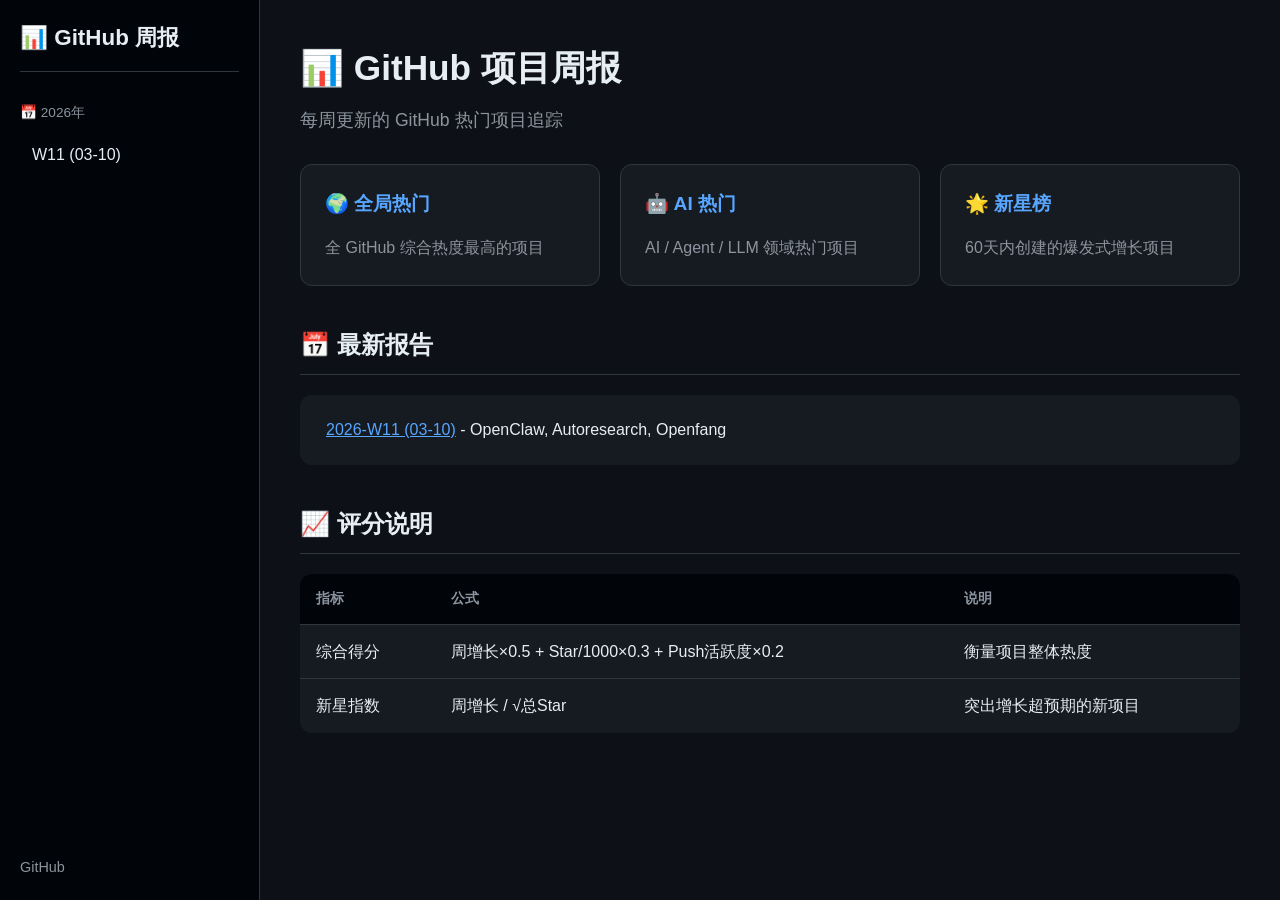
==== docs/index.html @ d69743f7 "📊 GitHub Weekly Report 2026-W11 - 🌍 Global Top 10 - 🤖 AI Top 10 - 🌟 Rising Stars Top 10" ====
<!DOCTYPE html>
<html lang="zh-CN">
<head>
    <meta charset="UTF-8">
    <meta name="viewport" content="width=device-width, initial-scale=1.0">
    <title>GitHub 项目周报</title>
    <link rel="stylesheet" href="assets/css/style.css">
</head>
<body>
    <nav class="sidebar">
        <div class="logo">📊 GitHub 周报</div>
        <ul class="nav-list">
            <li class="nav-section">📅 2026年</li>
            <li><a href="reports/2026/W11.html">W11 (03-10)</a></li>
        </ul>
        <div class="nav-footer">
            <a href="https://github.com/MashellHan/github-weekly-reports">GitHub</a>
        </div>
    </nav>
    <main class="content">
        <h1>📊 GitHub 项目周报</h1>
        <p class="subtitle">每周更新的 GitHub 热门项目追踪</p>
        <div class="cards">
            <div class="card"><h3>🌍 全局热门</h3><p>全 GitHub 综合热度最高的项目</p></div>
            <div class="card"><h3>🤖 AI 热门</h3><p>AI / Agent / LLM 领域热门项目</p></div>
            <div class="card"><h3>🌟 新星榜</h3><p>60天内创建的爆发式增长项目</p></div>
        </div>
        <h2>📅 最新报告</h2>
        <ul class="report-list">
            <li><a href="reports/2026/W11.html">2026-W11 (03-10)</a> - OpenClaw, Autoresearch, Openfang</li>
        </ul>
        <h2>📈 评分说明</h2>
        <table>
            <tr><th>指标</th><th>公式</th><th>说明</th></tr>
            <tr><td>综合得分</td><td>周增长×0.5 + Star/1000×0.3 + Push活跃度×0.2</td><td>衡量项目整体热度</td></tr>
            <tr><td>新星指数</td><td>周增长 / √总Star</td><td>突出增长超预期的新项目</td></tr>
        </table>
    </main>
</body>
</html>
---- docs/assets/css/style.css ----
:root {
    --bg-dark: #0d1117;
    --bg-card: #161b22;
    --bg-sidebar: #010409;
    --text-primary: #e6edf3;
    --text-secondary: #8b949e;
    --accent: #58a6ff;
    --accent-green: #3fb950;
    --accent-orange: #d29922;
    --accent-red: #f85149;
    --border: #30363d;
}

* { margin: 0; padding: 0; box-sizing: border-box; }

body {
    font-family: -apple-system, BlinkMacSystemFont, 'Segoe UI', Helvetica, Arial, sans-serif;
    background: var(--bg-dark);
    color: var(--text-primary);
    line-height: 1.6;
    display: flex;
    min-height: 100vh;
}

.sidebar {
    width: 260px;
    background: var(--bg-sidebar);
    border-right: 1px solid var(--border);
    padding: 20px;
    position: fixed;
    height: 100vh;
    overflow-y: auto;
}

.logo { font-size: 1.4em; font-weight: bold; margin-bottom: 30px; padding-bottom: 15px; border-bottom: 1px solid var(--border); }
.logo a { color: inherit; text-decoration: none; }

.nav-list { list-style: none; }
.nav-section { color: var(--text-secondary); font-size: 0.85em; margin-top: 20px; margin-bottom: 10px; text-transform: uppercase; }
.nav-list a { color: var(--text-primary); text-decoration: none; display: block; padding: 8px 12px; border-radius: 6px; margin: 2px 0; }
.nav-list a:hover { background: var(--bg-card); }
.nav-list a.active { background: var(--accent); color: white; }
.nav-footer { position: absolute; bottom: 20px; left: 20px; }
.nav-footer a { color: var(--text-secondary); text-decoration: none; font-size: 0.9em; }

.content { margin-left: 260px; padding: 40px; max-width: 1200px; width: 100%; }

h1 { font-size: 2.2em; margin-bottom: 10px; }
h2 { font-size: 1.5em; margin: 40px 0 20px; padding-bottom: 10px; border-bottom: 1px solid var(--border); }
h3 { font-size: 1.2em; margin-bottom: 15px; color: var(--accent); }
.subtitle { color: var(--text-secondary); font-size: 1.1em; margin-bottom: 30px; }

.cards { display: grid; grid-template-columns: repeat(auto-fit, minmax(280px, 1fr)); gap: 20px; margin: 30px 0; }
.card { background: var(--bg-card); border: 1px solid var(--border); border-radius: 12px; padding: 24px; }
.card p { color: var(--text-secondary); }

table { width: 100%; border-collapse: collapse; margin: 20px 0; background: var(--bg-card); border-radius: 12px; overflow: hidden; }
th, td { padding: 14px 16px; text-align: left; border-bottom: 1px solid var(--border); }
th { background: var(--bg-sidebar); font-weight: 600; color: var(--text-secondary); text-transform: uppercase; font-size: 0.85em; }
tr:last-child td { border-bottom: none; }

.project { background: var(--bg-card); border: 1px solid var(--border); border-radius: 12px; padding: 24px; margin: 20px 0; }
.project-header { display: flex; justify-content: space-between; align-items: flex-start; margin-bottom: 15px; flex-wrap: wrap; gap: 10px; }
.project-title { font-size: 1.3em; color: var(--accent); text-decoration: none; }
.project-title:hover { text-decoration: underline; }
.project-rank { background: var(--accent); color: white; padding: 4px 12px; border-radius: 20px; font-weight: bold; font-size: 0.9em; }
.project-stats { display: flex; gap: 20px; margin: 15px 0; flex-wrap: wrap; }
.stat { display: flex; align-items: center; gap: 6px; color: var(--text-secondary); font-size: 0.95em; }
.stat-value { color: var(--text-primary); font-weight: 600; }
.project-desc { color: var(--text-secondary); line-height: 1.8; margin-top: 15px; }

a { color: var(--accent); }
.report-list { list-style: none; background: var(--bg-card); border-radius: 12px; padding: 10px; }
.report-list li { padding: 12px 16px; border-bottom: 1px solid var(--border); }
.report-list li:last-child { border-bottom: none; }

.rising-badge { display: inline-block; padding: 2px 8px; border-radius: 4px; font-size: 0.8em; font-weight: bold; margin-left: 8px; }
.rising-badge.hot { background: var(--accent-red); color: white; }
.rising-badge.warm { background: var(--accent-orange); color: white; }
.rising-badge.growing { background: var(--accent-green); color: white; }

@media (max-width: 768px) {
    .sidebar { width: 100%; height: auto; position: relative; }
    .content { margin-left: 0; padding: 20px; }
    .nav-footer { position: relative; bottom: auto; left: auto; margin-top: 20px; }
}
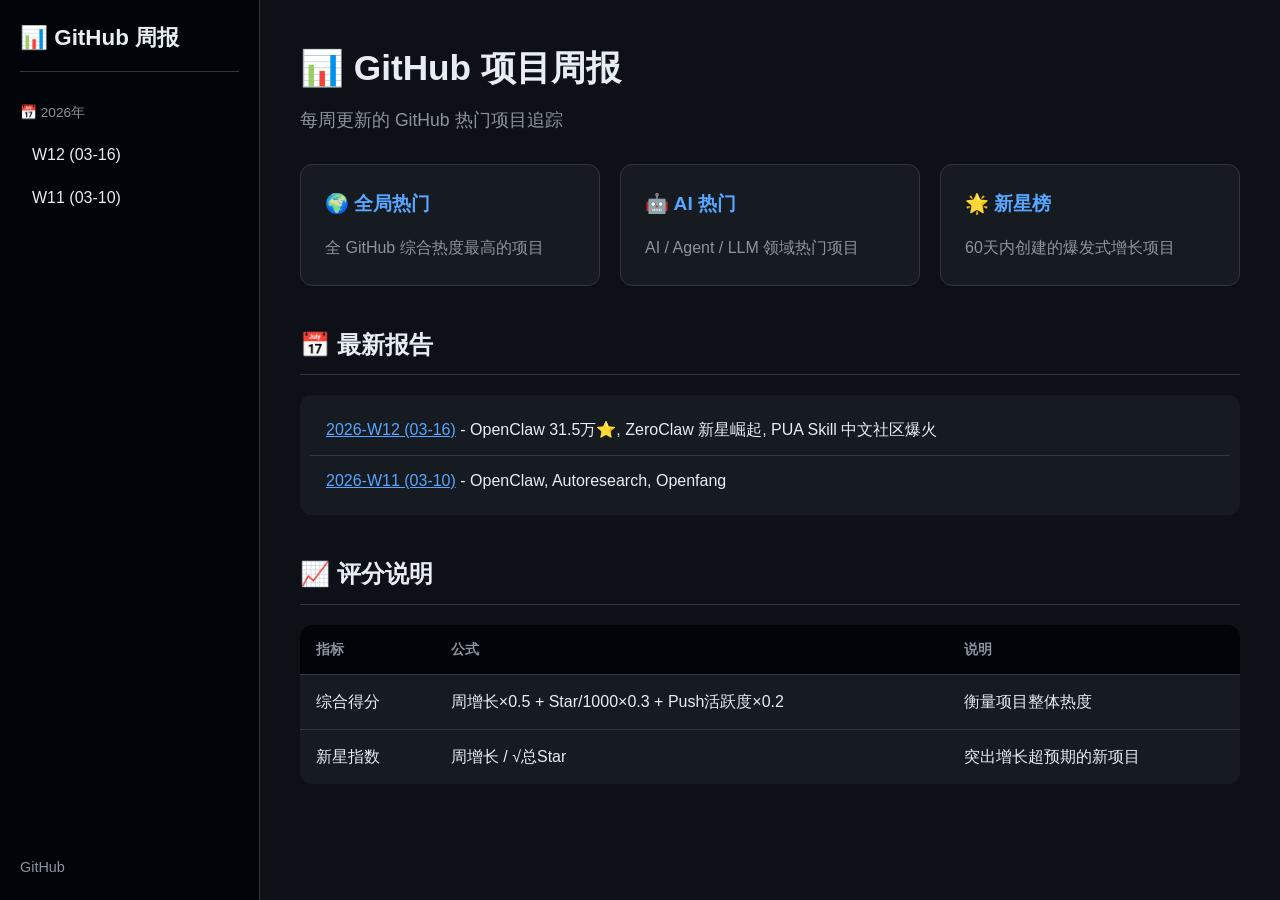
==== commit fb89b459: "📊 Add W12 report (2026-03-16) - Global Top 10: OpenClaw 315K⭐, AutoGPT 182K⭐, n8n 179K⭐ - AI Top 10:" ====
--- a/docs/index.html
+++ b/docs/index.html
@@ -11,6 +11,7 @@
         <div class="logo">📊 GitHub 周报</div>
         <ul class="nav-list">
             <li class="nav-section">📅 2026年</li>
+            <li><a href="reports/2026/W12.html">W12 (03-16)</a></li>
             <li><a href="reports/2026/W11.html">W11 (03-10)</a></li>
         </ul>
         <div class="nav-footer">
@@ -27,6 +28,7 @@
         </div>
         <h2>📅 最新报告</h2>
         <ul class="report-list">
+            <li><a href="reports/2026/W12.html">2026-W12 (03-16)</a> - OpenClaw 31.5万⭐, ZeroClaw 新星崛起, PUA Skill 中文社区爆火</li>
             <li><a href="reports/2026/W11.html">2026-W11 (03-10)</a> - OpenClaw, Autoresearch, Openfang</li>
         </ul>
         <h2>📈 评分说明</h2>
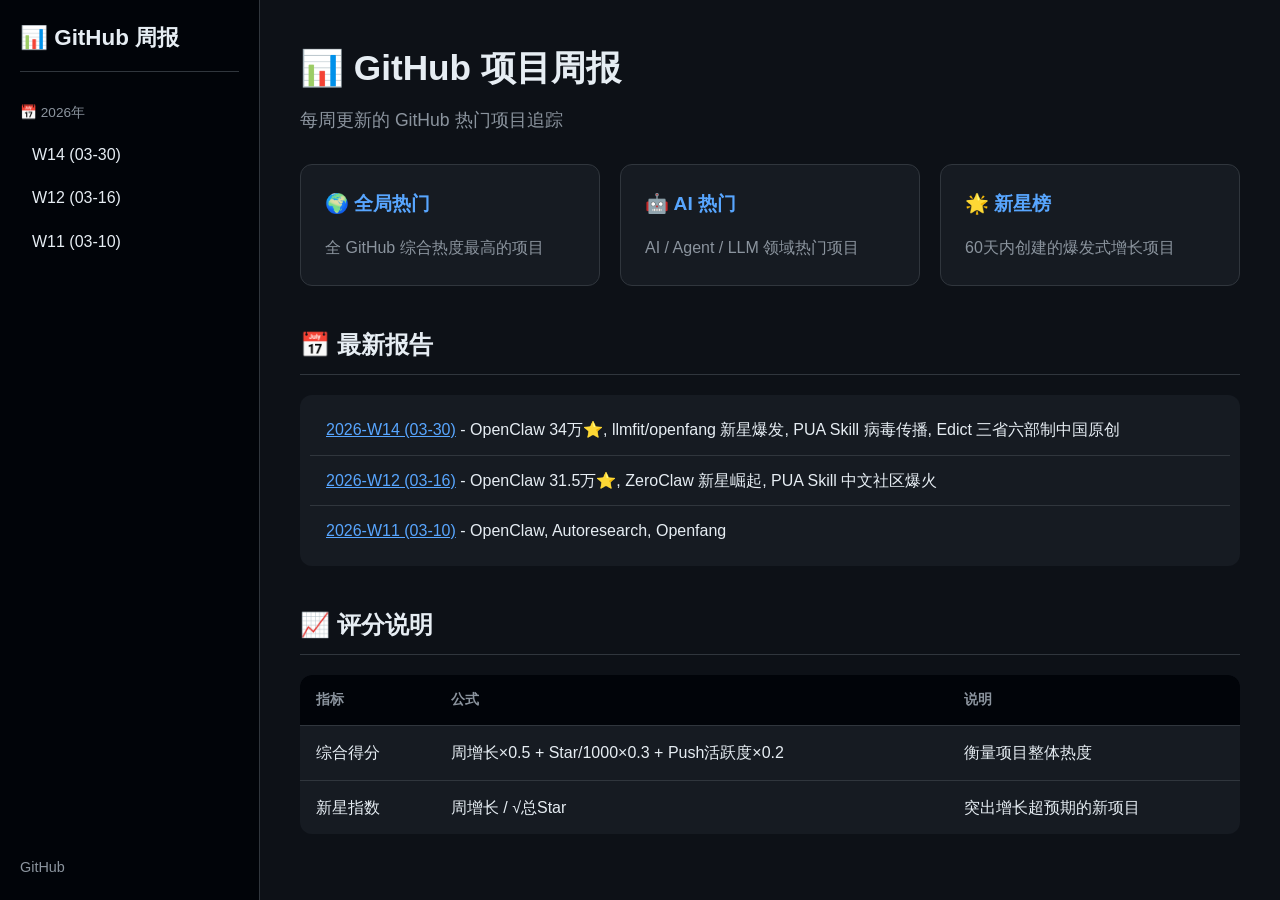
==== commit dbd336c1: "📊 Add W14 (2026-03-30) weekly report" ====
--- a/docs/index.html
+++ b/docs/index.html
@@ -11,6 +11,7 @@
         <div class="logo">📊 GitHub 周报</div>
         <ul class="nav-list">
             <li class="nav-section">📅 2026年</li>
+            <li><a href="reports/2026/W14.html">W14 (03-30)</a></li>
             <li><a href="reports/2026/W12.html">W12 (03-16)</a></li>
             <li><a href="reports/2026/W11.html">W11 (03-10)</a></li>
         </ul>
@@ -28,6 +29,7 @@
         </div>
         <h2>📅 最新报告</h2>
         <ul class="report-list">
+            <li><a href="reports/2026/W14.html">2026-W14 (03-30)</a> - OpenClaw 34万⭐, llmfit/openfang 新星爆发, PUA Skill 病毒传播, Edict 三省六部制中国原创</li>
             <li><a href="reports/2026/W12.html">2026-W12 (03-16)</a> - OpenClaw 31.5万⭐, ZeroClaw 新星崛起, PUA Skill 中文社区爆火</li>
             <li><a href="reports/2026/W11.html">2026-W11 (03-10)</a> - OpenClaw, Autoresearch, Openfang</li>
         </ul>
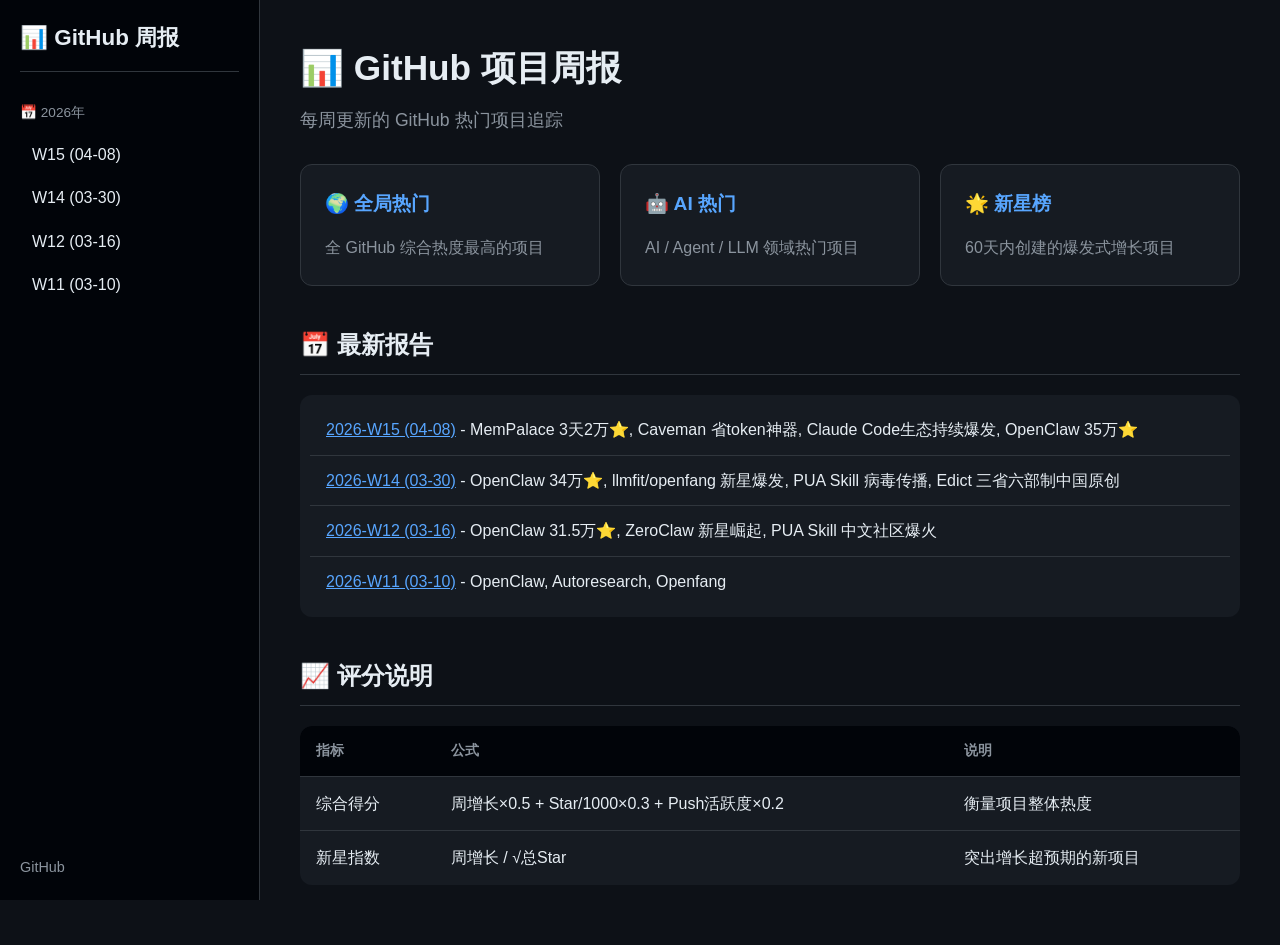
==== commit dbc8e567: "📊 W15 周报 (2026-04-08): MemPalace, Caveman, Claude Code生态爆发" ====
--- a/docs/index.html
+++ b/docs/index.html
@@ -11,6 +11,7 @@
         <div class="logo">📊 GitHub 周报</div>
         <ul class="nav-list">
             <li class="nav-section">📅 2026年</li>
+            <li><a href="reports/2026/W15.html">W15 (04-08)</a></li>
             <li><a href="reports/2026/W14.html">W14 (03-30)</a></li>
             <li><a href="reports/2026/W12.html">W12 (03-16)</a></li>
             <li><a href="reports/2026/W11.html">W11 (03-10)</a></li>
@@ -29,6 +30,7 @@
         </div>
         <h2>📅 最新报告</h2>
         <ul class="report-list">
+            <li><a href="reports/2026/W15.html">2026-W15 (04-08)</a> - MemPalace 3天2万⭐, Caveman 省token神器, Claude Code生态持续爆发, OpenClaw 35万⭐</li>
             <li><a href="reports/2026/W14.html">2026-W14 (03-30)</a> - OpenClaw 34万⭐, llmfit/openfang 新星爆发, PUA Skill 病毒传播, Edict 三省六部制中国原创</li>
             <li><a href="reports/2026/W12.html">2026-W12 (03-16)</a> - OpenClaw 31.5万⭐, ZeroClaw 新星崛起, PUA Skill 中文社区爆火</li>
             <li><a href="reports/2026/W11.html">2026-W11 (03-10)</a> - OpenClaw, Autoresearch, Openfang</li>
